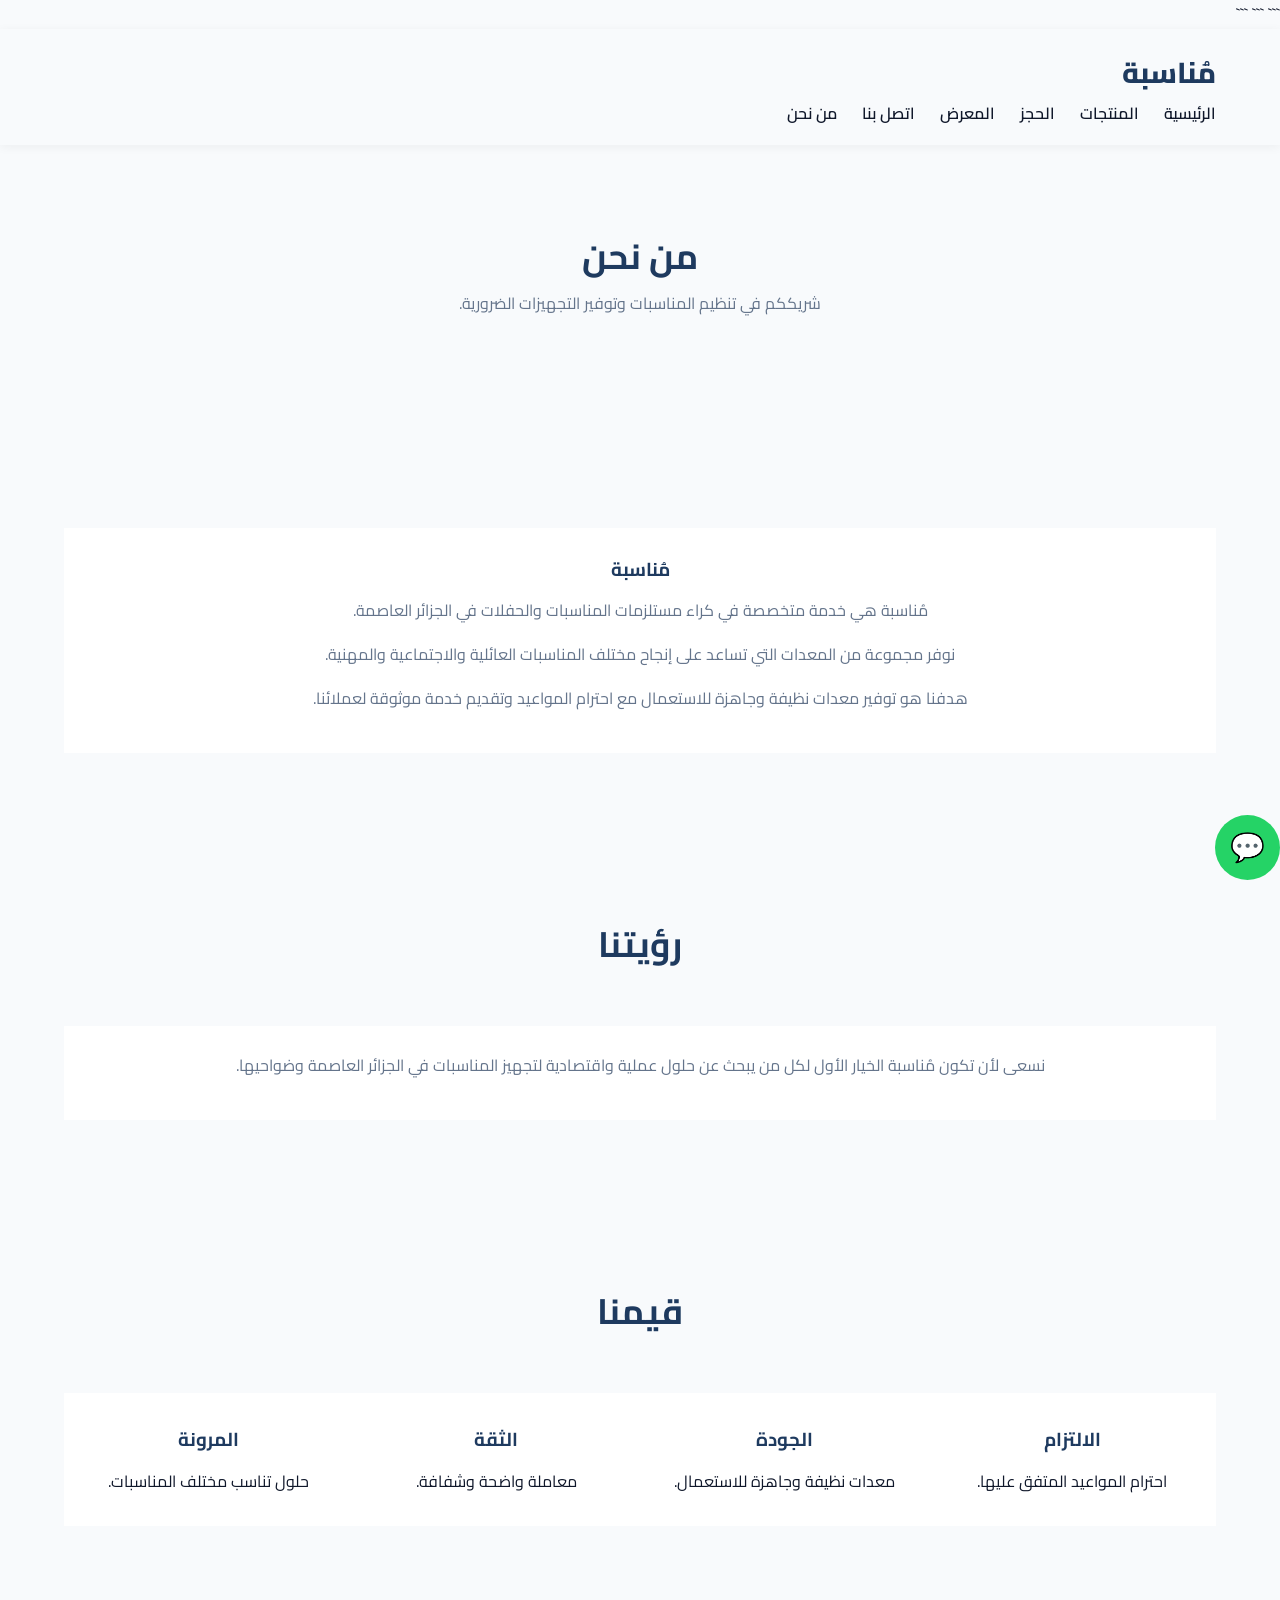
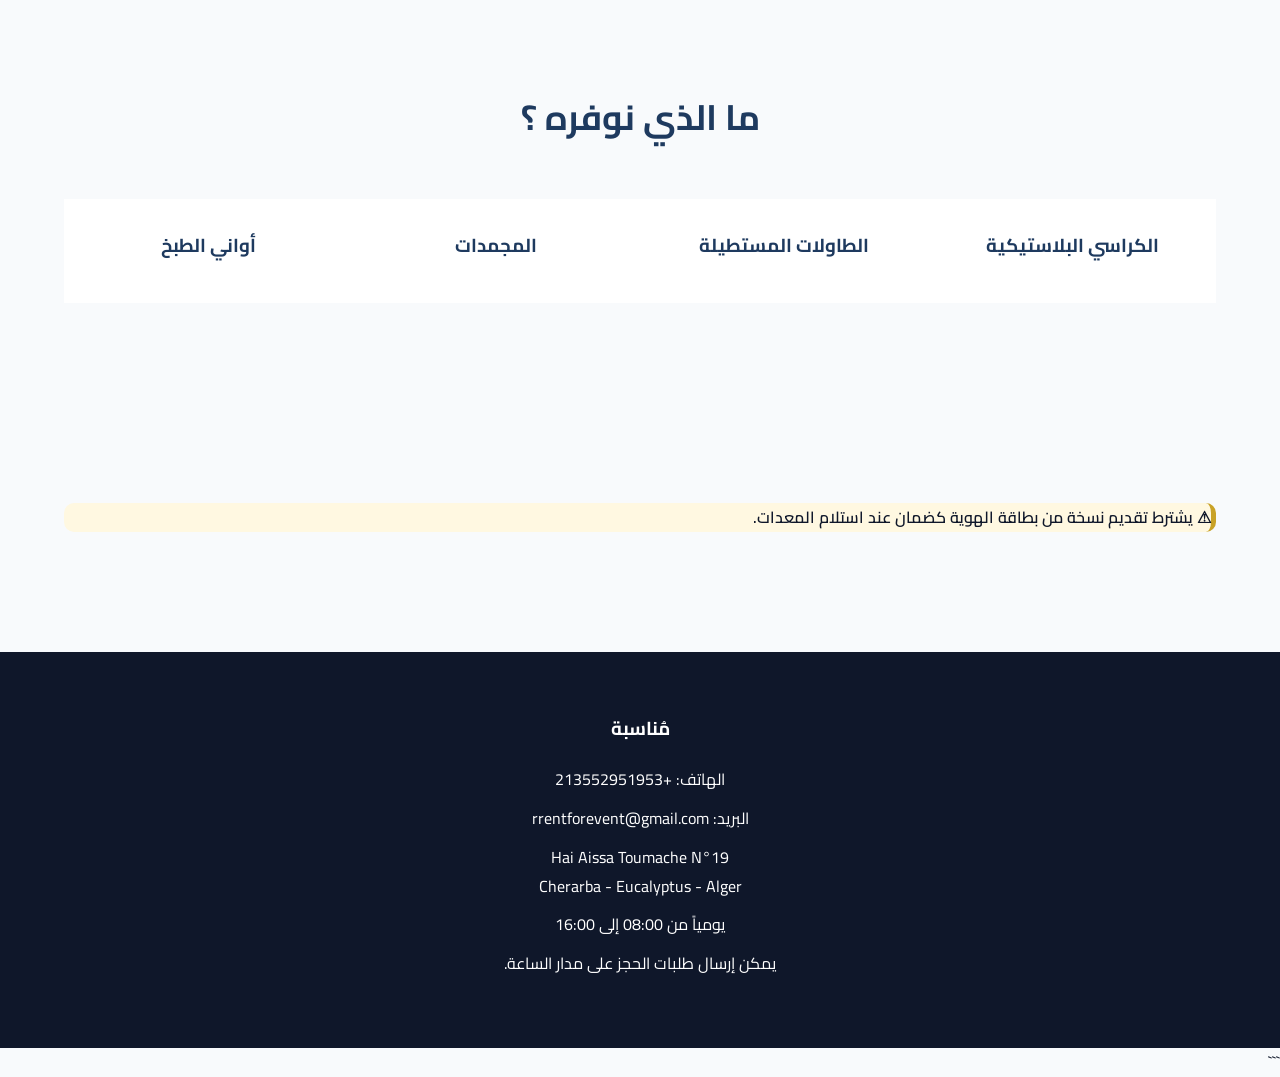
==== about.html @ 181c77cc "Create about.html" ====
<!DOCTYPE html>

<html lang="ar" dir="rtl">

<head>

```
<meta charset="UTF-8">

<meta name="viewport"
      content="width=device-width, initial-scale=1.0">

<title>من نحن | مُناسبة</title>

<meta name="description"
      content="تعرف على مُناسبة وخدمات كراء مستلزمات المناسبات في الجزائر العاصمة.">

<link rel="stylesheet"
      href="style.css">
```

</head>

<body>

```
<!-- NAVBAR -->

<nav>

    <div class="nav-container">

        <div class="logo">
            مُناسبة
        </div>

        <ul>
            <li><a href="index.html">الرئيسية</a></li>
            <li><a href="products.html">المنتجات</a></li>
            <li><a href="order.html">الحجز</a></li>
            <li><a href="gallery.html">المعرض</a></li>
            <li><a href="contact.html">اتصل بنا</a></li>
            <li><a href="about.html">من نحن</a></li>
        </ul>

    </div>

</nav>

<!-- TITLE -->

<section>

    <div class="container">

        <div class="section-title">

            <h2>من نحن</h2>

            <p>
                شريككم في تنظيم المناسبات وتوفير التجهيزات الضرورية.
            </p>

        </div>

    </div>

</section>

<!-- ABOUT -->

<section>

    <div class="container">

        <div class="card">

            <div class="card-content">

                <h3>مُناسبة</h3>

                <p>

                    مُناسبة هي خدمة متخصصة في كراء مستلزمات
                    المناسبات والحفلات في الجزائر العاصمة.

                </p>

                <p>

                    نوفر مجموعة من المعدات التي تساعد
                    على إنجاح مختلف المناسبات العائلية
                    والاجتماعية والمهنية.

                </p>

                <p>

                    هدفنا هو توفير معدات نظيفة وجاهزة
                    للاستعمال مع احترام المواعيد
                    وتقديم خدمة موثوقة لعملائنا.

                </p>

            </div>

        </div>

    </div>

</section>

<!-- MISSION -->

<section>

    <div class="container">

        <div class="section-title">

            <h2>رؤيتنا</h2>

        </div>

        <div class="card">

            <div class="card-content">

                <p>

                    نسعى لأن تكون مُناسبة الخيار الأول
                    لكل من يبحث عن حلول عملية
                    واقتصادية لتجهيز المناسبات
                    في الجزائر العاصمة وضواحيها.

                </p>

            </div>

        </div>

    </div>

</section>

<!-- VALUES -->

<section>

    <div class="container">

        <div class="section-title">

            <h2>قيمنا</h2>

        </div>

        <div class="grid">

            <div class="card">

                <div class="feature">

                    <h3>الالتزام</h3>

                    <p>
                        احترام المواعيد المتفق عليها.
                    </p>

                </div>

            </div>

            <div class="card">

                <div class="feature">

                    <h3>الجودة</h3>

                    <p>
                        معدات نظيفة وجاهزة للاستعمال.
                    </p>

                </div>

            </div>

            <div class="card">

                <div class="feature">

                    <h3>الثقة</h3>

                    <p>
                        معاملة واضحة وشفافة.
                    </p>

                </div>

            </div>

            <div class="card">

                <div class="feature">

                    <h3>المرونة</h3>

                    <p>
                        حلول تناسب مختلف المناسبات.
                    </p>

                </div>

            </div>

        </div>

    </div>

</section>

<!-- PRODUCTS -->

<section>

    <div class="container">

        <div class="section-title">

            <h2>ما الذي نوفره ؟</h2>

        </div>

        <div class="grid">

            <div class="card">

                <div class="feature">

                    <h3>الكراسي البلاستيكية</h3>

                </div>

            </div>

            <div class="card">

                <div class="feature">

                    <h3>الطاولات المستطيلة</h3>

                </div>

            </div>

            <div class="card">

                <div class="feature">

                    <h3>المجمدات</h3>

                </div>

            </div>

            <div class="card">

                <div class="feature">

                    <h3>أواني الطبخ</h3>

                </div>

            </div>

        </div>

    </div>

</section>

<!-- NOTICE -->

<section>

    <div class="container">

        <div class="notice">

            ⚠ يشترط تقديم نسخة من بطاقة الهوية
            كضمان عند استلام المعدات.

        </div>

    </div>

</section>

<!-- FOOTER -->

<footer>

    <h3>مُناسبة</h3>

    <p>
        الهاتف:
        +213552951953
    </p>

    <p>
        البريد:
        rrentforevent@gmail.com
    </p>

    <p>
        Hai Aissa Toumache N°19
        <br>
        Cherarba - Eucalyptus - Alger
    </p>

    <p>
        يومياً من 08:00 إلى 16:00
    </p>

    <p>
        يمكن إرسال طلبات الحجز على مدار الساعة.
    </p>

</footer>

<!-- WHATSAPP -->

<a href="https://wa.me/213552951953"
   target="_blank"
   class="floating-whatsapp">

    💬

</a>
```

</body>

</html>
---- style.css ----
/* =========================
MOUNASABA - STYLE.CSS
========================= */

@import url('https://fonts.googleapis.com/css2?family=Cairo:wght@300;400;600;700;800&display=swap');

:root{
--primary:#1E3A5F;
--secondary:#C9A227;
--light:#F8FAFC;
--white:#FFFFFF;
--dark:#0F172A;
--gray:#64748B;
--success:#25D366;

```
--shadow:0 10px 30px rgba(0,0,0,.08);
--radius:16px;
```

}

/* =========================
RESET
========================= */

*{
margin:0;
padding:0;
box-sizing:border-box;
}

html{
scroll-behavior:smooth;
}

body{
font-family:'Cairo',sans-serif;
background:var(--light);
color:var(--dark);
line-height:1.8;
}

/* =========================
CONTAINER
========================= */

.container{
width:min(1200px,90%);
margin:auto;
}

/* =========================
NAVBAR
========================= */

nav{
position:sticky;
top:0;
z-index:1000;

```
background:white;
box-shadow:0 2px 10px rgba(0,0,0,.05);
```

}

.nav-container{
width:min(1200px,90%);
margin:auto;

```
display:flex;
justify-content:space-between;
align-items:center;

padding:18px 0;
```

}

.logo{
font-size:1.8rem;
font-weight:800;
color:var(--primary);
}

nav ul{
display:flex;
gap:25px;
list-style:none;
}

nav a{
text-decoration:none;
color:var(--dark);
font-weight:600;
transition:.3s;
}

nav a:hover{
color:var(--secondary);
}

/* =========================
HERO
========================= */

.hero{
min-height:80vh;

```
display:flex;
justify-content:center;
align-items:center;

text-align:center;

background:
linear-gradient(
    rgba(0,0,0,.55),
    rgba(0,0,0,.55)
),
url("images/hero.jpg");

background-size:cover;
background-position:center;

color:white;
```

}

.hero-content{
width:min(900px,90%);
}

.hero h1{
font-size:4rem;
margin-bottom:15px;
}

.hero p{
font-size:1.3rem;
margin-bottom:30px;
}

/* =========================
BUTTONS
========================= */

.btn{
display:inline-block;

```
padding:14px 30px;

border-radius:50px;

text-decoration:none;

font-weight:700;

transition:.3s;
```

}

.btn-main{
background:var(--secondary);
color:white;
}

.btn-main:hover{
transform:translateY(-3px);
}

.btn-whatsapp{
background:var(--success);
color:white;
}

.hero-buttons{
display:flex;
justify-content:center;
gap:15px;
flex-wrap:wrap;
}

/* =========================
SECTION
========================= */

section{
padding:80px 0;
}

.section-title{
text-align:center;
margin-bottom:50px;
}

.section-title h2{
color:var(--primary);
font-size:2.2rem;
}

.section-title p{
color:var(--gray);
}

/* =========================
GRID
========================= */

.grid{
display:grid;
grid-template-columns:
repeat(auto-fit,minmax(260px,1fr));

```
gap:25px;
```

}

/* =========================
CARD
========================= */

.card{
background:white;

```
border-radius:var(--radius);

overflow:hidden;

box-shadow:var(--shadow);

transition:.3s;
```

}

.card:hover{
transform:translateY(-8px);
}

.card img{
width:100%;
height:250px;
object-fit:cover;
}

.card-content{
padding:25px;
text-align:center;
}

.card-content h3{
color:var(--primary);
margin-bottom:10px;
}

.card-content p{
color:var(--gray);
margin-bottom:15px;
}

/* =========================
FEATURES
========================= */

.feature{
text-align:center;
padding:30px;
}

.feature h3{
color:var(--primary);
margin-bottom:10px;
}

/* =========================
NOTICE
========================= */

.notice{
background:#FFF8E1;
border-right:5px solid var(--secondary);

```
padding:20px;

border-radius:10px;

margin:40px auto;

font-weight:600;
```

}

/* =========================
FORM
========================= */

form{
background:white;

```
padding:35px;

border-radius:var(--radius);

box-shadow:var(--shadow);

max-width:700px;

margin:auto;
```

}

.form-group{
margin-bottom:20px;
}

label{
display:block;
margin-bottom:8px;
font-weight:600;
}

input,
select,
textarea{
width:100%;

```
padding:12px;

border:1px solid #ddd;

border-radius:10px;

font-family:'Cairo',sans-serif;
```

}

textarea{
resize:vertical;
}

/* =========================
FOOTER
========================= */

footer{
background:var(--dark);
color:white;

```
margin-top:80px;

padding:60px 20px;

text-align:center;
```

}

footer h3{
margin-bottom:20px;
}

footer p{
margin:10px 0;
}

/* =========================
WHATSAPP FLOATING
========================= */

.floating-whatsapp{
position:fixed;

```
left:20px;
bottom:20px;

width:65px;
height:65px;

border-radius:50%;

background:var(--success);

color:white;

text-decoration:none;

display:flex;
justify-content:center;
align-items:center;

font-size:28px;

box-shadow:var(--shadow);

z-index:999;
```

}

/* =========================
MOBILE
========================= */

@media(max-width:768px){

```
.hero h1{
    font-size:2.8rem;
}

.hero p{
    font-size:1rem;
}

.nav-container{
    flex-direction:column;
    gap:15px;
}

nav ul{
    flex-wrap:wrap;
    justify-content:center;
}
```

}

/* =========================
GALLERY
========================= */

.gallery-grid{

```
display:grid;

grid-template-columns:
repeat(auto-fit,minmax(280px,1fr));

gap:20px;
```

}

.gallery-grid img{

```
width:100%;

height:280px;

object-fit:cover;

border-radius:16px;

cursor:pointer;

transition:.3s;

box-shadow:var(--shadow);
```

}

.gallery-grid img:hover{

```
transform:scale(1.03);
```

}
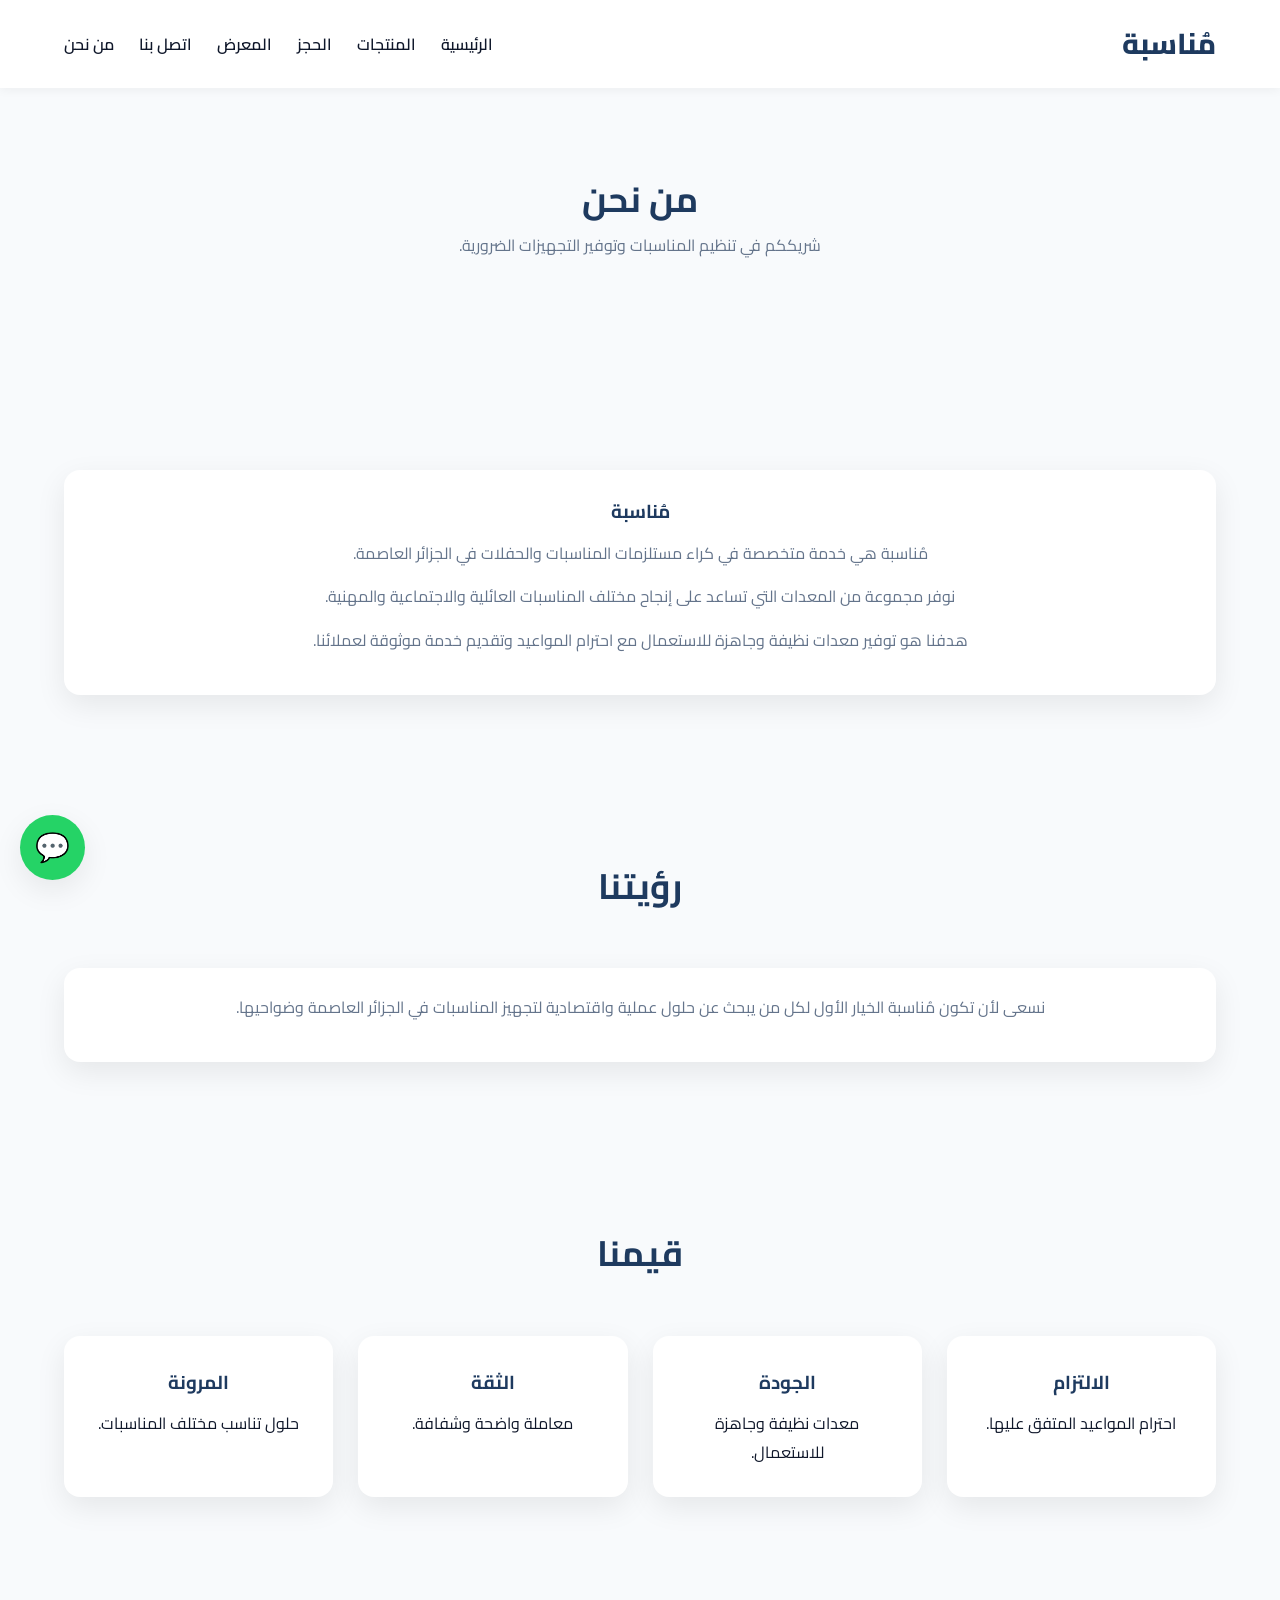
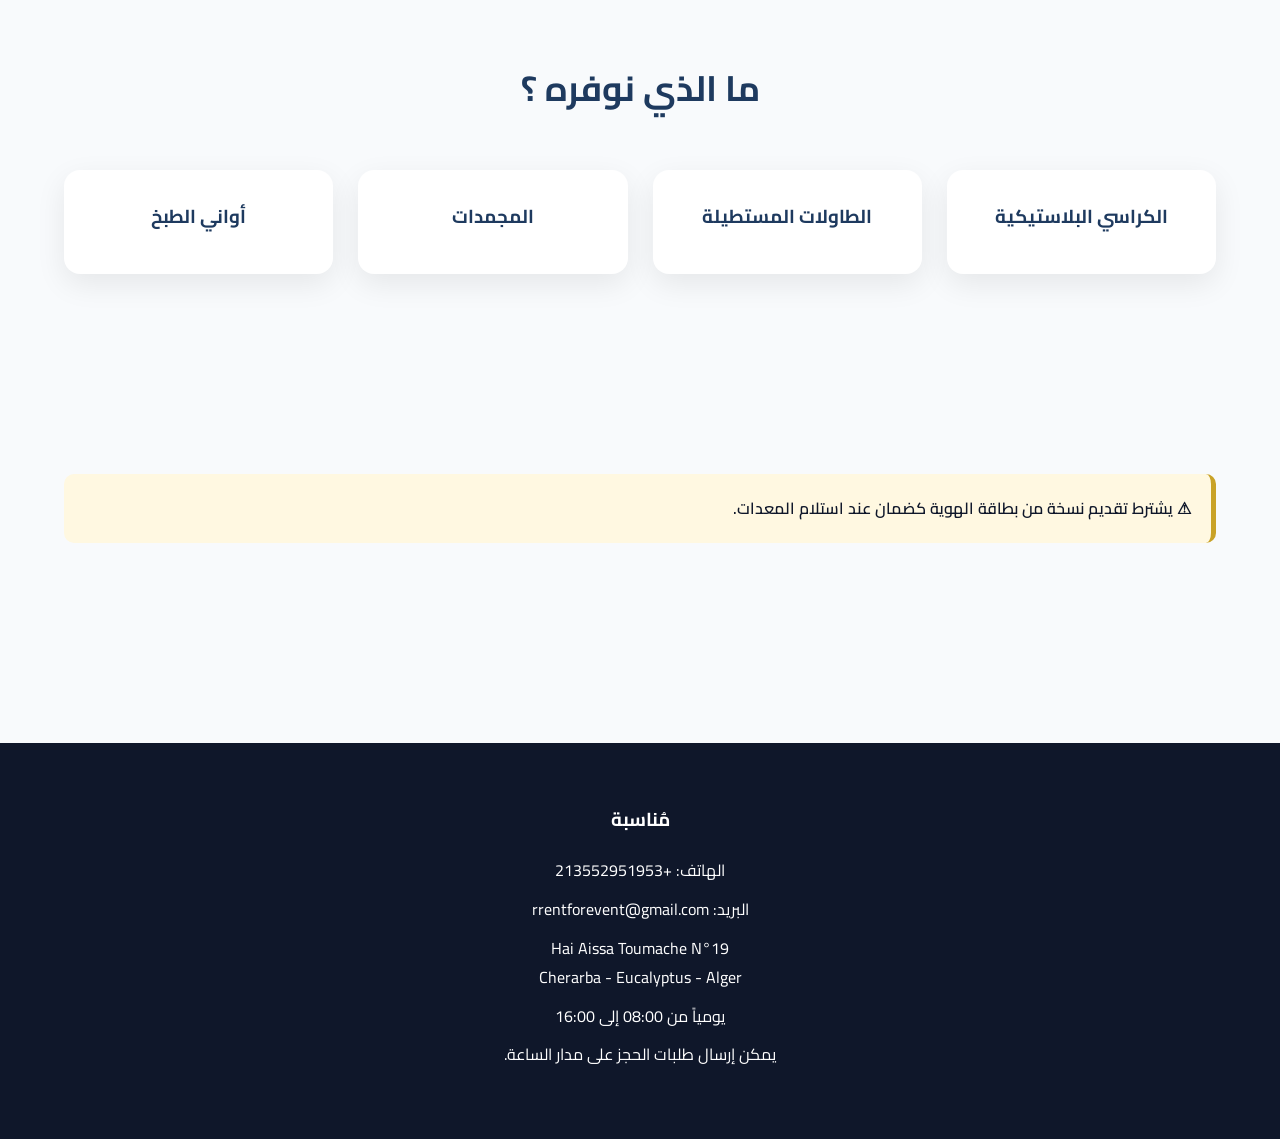
==== commit 0430808f: "Fix database connection and console errors" ====
--- a/about.html
+++ b/about.html
@@ -4,341 +4,333 @@
 
 <head>
 
-```
-<meta charset="UTF-8">
-
-<meta name="viewport"
-      content="width=device-width, initial-scale=1.0">
-
-<title>من نحن | مُناسبة</title>
-
-<meta name="description"
-      content="تعرف على مُناسبة وخدمات كراء مستلزمات المناسبات في الجزائر العاصمة.">
-
-<link rel="stylesheet"
-      href="style.css">
-```
+    <meta charset="UTF-8">
+
+    <meta name="viewport" content="width=device-width, initial-scale=1.0">
+
+    <title>من نحن | مُناسبة</title>
+
+    <meta name="description" content="تعرف على مُناسبة وخدمات كراء مستلزمات المناسبات في الجزائر العاصمة.">
+
+    <link rel="stylesheet" href="style.css">
 
 </head>
 
 <body>
 
-```
-<!-- NAVBAR -->
-
-<nav>
-
-    <div class="nav-container">
-
-        <div class="logo">
-            مُناسبة
-        </div>
-
-        <ul>
-            <li><a href="index.html">الرئيسية</a></li>
-            <li><a href="products.html">المنتجات</a></li>
-            <li><a href="order.html">الحجز</a></li>
-            <li><a href="gallery.html">المعرض</a></li>
-            <li><a href="contact.html">اتصل بنا</a></li>
-            <li><a href="about.html">من نحن</a></li>
-        </ul>
-
-    </div>
-
-</nav>
-
-<!-- TITLE -->
-
-<section>
-
-    <div class="container">
-
-        <div class="section-title">
-
-            <h2>من نحن</h2>
-
-            <p>
-                شريككم في تنظيم المناسبات وتوفير التجهيزات الضرورية.
-            </p>
-
-        </div>
-
-    </div>
-
-</section>
-
-<!-- ABOUT -->
-
-<section>
-
-    <div class="container">
-
-        <div class="card">
-
-            <div class="card-content">
-
-                <h3>مُناسبة</h3>
+    <!-- NAVBAR -->
+
+    <nav>
+
+        <div class="nav-container">
+
+            <div class="logo">
+                مُناسبة
+            </div>
+
+            <ul>
+                <li><a href="index.html">الرئيسية</a></li>
+                <li><a href="products.html">المنتجات</a></li>
+                <li><a href="order.html">الحجز</a></li>
+                <li><a href="gallery.html">المعرض</a></li>
+                <li><a href="contact.html">اتصل بنا</a></li>
+                <li><a href="about.html">من نحن</a></li>
+            </ul>
+
+        </div>
+
+    </nav>
+
+    <!-- TITLE -->
+
+    <section>
+
+        <div class="container">
+
+            <div class="section-title">
+
+                <h2>من نحن</h2>
 
                 <p>
-
-                    مُناسبة هي خدمة متخصصة في كراء مستلزمات
-                    المناسبات والحفلات في الجزائر العاصمة.
-
+                    شريككم في تنظيم المناسبات وتوفير التجهيزات الضرورية.
                 </p>
 
-                <p>
-
-                    نوفر مجموعة من المعدات التي تساعد
-                    على إنجاح مختلف المناسبات العائلية
-                    والاجتماعية والمهنية.
-
-                </p>
-
-                <p>
-
-                    هدفنا هو توفير معدات نظيفة وجاهزة
-                    للاستعمال مع احترام المواعيد
-                    وتقديم خدمة موثوقة لعملائنا.
-
-                </p>
-
-            </div>
-
-        </div>
-
-    </div>
-
-</section>
-
-<!-- MISSION -->
-
-<section>
-
-    <div class="container">
-
-        <div class="section-title">
-
-            <h2>رؤيتنا</h2>
-
-        </div>
-
-        <div class="card">
-
-            <div class="card-content">
-
-                <p>
-
-                    نسعى لأن تكون مُناسبة الخيار الأول
-                    لكل من يبحث عن حلول عملية
-                    واقتصادية لتجهيز المناسبات
-                    في الجزائر العاصمة وضواحيها.
-
-                </p>
-
-            </div>
-
-        </div>
-
-    </div>
-
-</section>
-
-<!-- VALUES -->
-
-<section>
-
-    <div class="container">
-
-        <div class="section-title">
-
-            <h2>قيمنا</h2>
-
-        </div>
-
-        <div class="grid">
+            </div>
+
+        </div>
+
+    </section>
+
+    <!-- ABOUT -->
+
+    <section>
+
+        <div class="container">
 
             <div class="card">
 
-                <div class="feature">
-
-                    <h3>الالتزام</h3>
+                <div class="card-content">
+
+                    <h3>مُناسبة</h3>
 
                     <p>
-                        احترام المواعيد المتفق عليها.
+
+                        مُناسبة هي خدمة متخصصة في كراء مستلزمات
+                        المناسبات والحفلات في الجزائر العاصمة.
+
                     </p>
 
-                </div>
+                    <p>
+
+                        نوفر مجموعة من المعدات التي تساعد
+                        على إنجاح مختلف المناسبات العائلية
+                        والاجتماعية والمهنية.
+
+                    </p>
+
+                    <p>
+
+                        هدفنا هو توفير معدات نظيفة وجاهزة
+                        للاستعمال مع احترام المواعيد
+                        وتقديم خدمة موثوقة لعملائنا.
+
+                    </p>
+
+                </div>
+
+            </div>
+
+        </div>
+
+    </section>
+
+    <!-- MISSION -->
+
+    <section>
+
+        <div class="container">
+
+            <div class="section-title">
+
+                <h2>رؤيتنا</h2>
 
             </div>
 
             <div class="card">
 
-                <div class="feature">
-
-                    <h3>الجودة</h3>
+                <div class="card-content">
 
                     <p>
-                        معدات نظيفة وجاهزة للاستعمال.
+
+                        نسعى لأن تكون مُناسبة الخيار الأول
+                        لكل من يبحث عن حلول عملية
+                        واقتصادية لتجهيز المناسبات
+                        في الجزائر العاصمة وضواحيها.
+
                     </p>
 
                 </div>
 
             </div>
 
-            <div class="card">
-
-                <div class="feature">
-
-                    <h3>الثقة</h3>
-
-                    <p>
-                        معاملة واضحة وشفافة.
-                    </p>
-
-                </div>
-
-            </div>
-
-            <div class="card">
-
-                <div class="feature">
-
-                    <h3>المرونة</h3>
-
-                    <p>
-                        حلول تناسب مختلف المناسبات.
-                    </p>
-
-                </div>
-
-            </div>
-
-        </div>
-
-    </div>
-
-</section>
-
-<!-- PRODUCTS -->
-
-<section>
-
-    <div class="container">
-
-        <div class="section-title">
-
-            <h2>ما الذي نوفره ؟</h2>
-
-        </div>
-
-        <div class="grid">
-
-            <div class="card">
-
-                <div class="feature">
-
-                    <h3>الكراسي البلاستيكية</h3>
-
-                </div>
-
-            </div>
-
-            <div class="card">
-
-                <div class="feature">
-
-                    <h3>الطاولات المستطيلة</h3>
-
-                </div>
-
-            </div>
-
-            <div class="card">
-
-                <div class="feature">
-
-                    <h3>المجمدات</h3>
-
-                </div>
-
-            </div>
-
-            <div class="card">
-
-                <div class="feature">
-
-                    <h3>أواني الطبخ</h3>
-
-                </div>
-
-            </div>
-
-        </div>
-
-    </div>
-
-</section>
-
-<!-- NOTICE -->
-
-<section>
-
-    <div class="container">
-
-        <div class="notice">
-
-            ⚠ يشترط تقديم نسخة من بطاقة الهوية
-            كضمان عند استلام المعدات.
-
-        </div>
-
-    </div>
-
-</section>
-
-<!-- FOOTER -->
-
-<footer>
-
-    <h3>مُناسبة</h3>
-
-    <p>
-        الهاتف:
-        +213552951953
-    </p>
-
-    <p>
-        البريد:
-        rrentforevent@gmail.com
-    </p>
-
-    <p>
-        Hai Aissa Toumache N°19
-        <br>
-        Cherarba - Eucalyptus - Alger
-    </p>
-
-    <p>
-        يومياً من 08:00 إلى 16:00
-    </p>
-
-    <p>
-        يمكن إرسال طلبات الحجز على مدار الساعة.
-    </p>
-
-</footer>
-
-<!-- WHATSAPP -->
-
-<a href="https://wa.me/213552951953"
-   target="_blank"
-   class="floating-whatsapp">
-
-    💬
-
-</a>
-```
-
+        </div>
+
+    </section>
+
+    <!-- VALUES -->
+
+    <section>
+
+        <div class="container">
+
+            <div class="section-title">
+
+                <h2>قيمنا</h2>
+
+            </div>
+
+            <div class="grid">
+
+                <div class="card">
+
+                    <div class="feature">
+
+                        <h3>الالتزام</h3>
+
+                        <p>
+                            احترام المواعيد المتفق عليها.
+                        </p>
+
+                    </div>
+
+                </div>
+
+                <div class="card">
+
+                    <div class="feature">
+
+                        <h3>الجودة</h3>
+
+                        <p>
+                            معدات نظيفة وجاهزة للاستعمال.
+                        </p>
+
+                    </div>
+
+                </div>
+
+                <div class="card">
+
+                    <div class="feature">
+
+                        <h3>الثقة</h3>
+
+                        <p>
+                            معاملة واضحة وشفافة.
+                        </p>
+
+                    </div>
+
+                </div>
+
+                <div class="card">
+
+                    <div class="feature">
+
+                        <h3>المرونة</h3>
+
+                        <p>
+                            حلول تناسب مختلف المناسبات.
+                        </p>
+
+                    </div>
+
+                </div>
+
+            </div>
+
+        </div>
+
+    </section>
+
+    <!-- PRODUCTS -->
+
+    <section>
+
+        <div class="container">
+
+            <div class="section-title">
+
+                <h2>ما الذي نوفره ؟</h2>
+
+            </div>
+
+            <div class="grid">
+
+                <div class="card">
+
+                    <div class="feature">
+
+                        <h3>الكراسي البلاستيكية</h3>
+
+                    </div>
+
+                </div>
+
+                <div class="card">
+
+                    <div class="feature">
+
+                        <h3>الطاولات المستطيلة</h3>
+
+                    </div>
+
+                </div>
+
+                <div class="card">
+
+                    <div class="feature">
+
+                        <h3>المجمدات</h3>
+
+                    </div>
+
+                </div>
+
+                <div class="card">
+
+                    <div class="feature">
+
+                        <h3>أواني الطبخ</h3>
+
+                    </div>
+
+                </div>
+
+            </div>
+
+        </div>
+
+    </section>
+
+    <!-- NOTICE -->
+
+    <section>
+
+        <div class="container">
+
+            <div class="notice">
+
+                ⚠ يشترط تقديم نسخة من بطاقة الهوية
+                كضمان عند استلام المعدات.
+
+            </div>
+
+        </div>
+
+    </section>
+
+    <!-- FOOTER -->
+
+    <footer>
+
+        <h3>مُناسبة</h3>
+
+        <p>
+            الهاتف:
+            +213552951953
+        </p>
+
+        <p>
+            البريد:
+            rrentforevent@gmail.com
+        </p>
+
+        <p>
+            Hai Aissa Toumache N°19
+            <br>
+            Cherarba - Eucalyptus - Alger
+        </p>
+
+        <p>
+            يومياً من 08:00 إلى 16:00
+        </p>
+
+        <p>
+            يمكن إرسال طلبات الحجز على مدار الساعة.
+        </p>
+
+    </footer>
+
+    <!-- WHATSAPP -->
+
+    <a href="https://wa.me/213552951953" target="_blank" class="floating-whatsapp">
+
+        💬
+
+    </a>
+
+    <script src="main.js"></script>
 </body>
 
-</html>
+</html>
--- a/style.css
+++ b/style.css
@@ -4,19 +4,17 @@
 
 @import url('https://fonts.googleapis.com/css2?family=Cairo:wght@300;400;600;700;800&display=swap');
 
-:root{
---primary:#1E3A5F;
---secondary:#C9A227;
---light:#F8FAFC;
---white:#FFFFFF;
---dark:#0F172A;
---gray:#64748B;
---success:#25D366;
-
-```
---shadow:0 10px 30px rgba(0,0,0,.08);
---radius:16px;
-```
+:root {
+    --primary: #1E3A5F;
+    --secondary: #C9A227;
+    --light: #F8FAFC;
+    --white: #FFFFFF;
+    --dark: #0F172A;
+    --gray: #64748B;
+    --success: #25D366;
+
+    --shadow: 0 10px 30px rgba(0, 0, 0, .08);
+    --radius: 16px;
 
 }
 
@@ -24,204 +22,192 @@
 RESET
 ========================= */
 
-*{
-margin:0;
-padding:0;
-box-sizing:border-box;
-}
-
-html{
-scroll-behavior:smooth;
-}
-
-body{
-font-family:'Cairo',sans-serif;
-background:var(--light);
-color:var(--dark);
-line-height:1.8;
+* {
+    margin: 0;
+    padding: 0;
+    box-sizing: border-box;
+}
+
+html {
+    scroll-behavior: smooth;
+}
+
+body {
+    font-family: 'Cairo', sans-serif;
+    background: var(--light);
+    color: var(--dark);
+    line-height: 1.8;
 }
 
 /* =========================
 CONTAINER
 ========================= */
 
-.container{
-width:min(1200px,90%);
-margin:auto;
+.container {
+    width: min(1200px, 90%);
+    margin: auto;
 }
 
 /* =========================
 NAVBAR
 ========================= */
 
-nav{
-position:sticky;
-top:0;
-z-index:1000;
-
-```
-background:white;
-box-shadow:0 2px 10px rgba(0,0,0,.05);
-```
-
-}
-
-.nav-container{
-width:min(1200px,90%);
-margin:auto;
-
-```
-display:flex;
-justify-content:space-between;
-align-items:center;
-
-padding:18px 0;
-```
-
-}
-
-.logo{
-font-size:1.8rem;
-font-weight:800;
-color:var(--primary);
-}
-
-nav ul{
-display:flex;
-gap:25px;
-list-style:none;
-}
-
-nav a{
-text-decoration:none;
-color:var(--dark);
-font-weight:600;
-transition:.3s;
-}
-
-nav a:hover{
-color:var(--secondary);
+nav {
+    position: sticky;
+    top: 0;
+    z-index: 1000;
+
+    background: white;
+    box-shadow: 0 2px 10px rgba(0, 0, 0, .05);
+
+}
+
+.nav-container {
+    width: min(1200px, 90%);
+    margin: auto;
+
+    display: flex;
+    justify-content: space-between;
+    align-items: center;
+
+    padding: 18px 0;
+
+}
+
+.logo {
+    font-size: 1.8rem;
+    font-weight: 800;
+    color: var(--primary);
+}
+
+nav ul {
+    display: flex;
+    gap: 25px;
+    list-style: none;
+}
+
+nav a {
+    text-decoration: none;
+    color: var(--dark);
+    font-weight: 600;
+    transition: .3s;
+}
+
+nav a:hover {
+    color: var(--secondary);
 }
 
 /* =========================
 HERO
 ========================= */
 
-.hero{
-min-height:80vh;
-
-```
-display:flex;
-justify-content:center;
-align-items:center;
-
-text-align:center;
-
-background:
-linear-gradient(
-    rgba(0,0,0,.55),
-    rgba(0,0,0,.55)
-),
-url("images/hero.jpg");
-
-background-size:cover;
-background-position:center;
-
-color:white;
-```
-
-}
-
-.hero-content{
-width:min(900px,90%);
-}
-
-.hero h1{
-font-size:4rem;
-margin-bottom:15px;
-}
-
-.hero p{
-font-size:1.3rem;
-margin-bottom:30px;
+.hero {
+    min-height: 80vh;
+
+    display: flex;
+    justify-content: center;
+    align-items: center;
+
+    text-align: center;
+
+    background:
+        linear-gradient(rgba(0, 0, 0, .55),
+            rgba(0, 0, 0, .55)),
+        url("images/hero.jpg");
+
+    background-size: cover;
+    background-position: center;
+
+    color: white;
+
+}
+
+.hero-content {
+    width: min(900px, 90%);
+}
+
+.hero h1 {
+    font-size: 4rem;
+    margin-bottom: 15px;
+}
+
+.hero p {
+    font-size: 1.3rem;
+    margin-bottom: 30px;
 }
 
 /* =========================
 BUTTONS
 ========================= */
 
-.btn{
-display:inline-block;
-
-```
-padding:14px 30px;
-
-border-radius:50px;
-
-text-decoration:none;
-
-font-weight:700;
-
-transition:.3s;
-```
-
-}
-
-.btn-main{
-background:var(--secondary);
-color:white;
-}
-
-.btn-main:hover{
-transform:translateY(-3px);
-}
-
-.btn-whatsapp{
-background:var(--success);
-color:white;
-}
-
-.hero-buttons{
-display:flex;
-justify-content:center;
-gap:15px;
-flex-wrap:wrap;
+.btn {
+    display: inline-block;
+
+    padding: 14px 30px;
+
+    border-radius: 50px;
+
+    text-decoration: none;
+
+    font-weight: 700;
+
+    transition: .3s;
+
+}
+
+.btn-main {
+    background: var(--secondary);
+    color: white;
+}
+
+.btn-main:hover {
+    transform: translateY(-3px);
+}
+
+.btn-whatsapp {
+    background: var(--success);
+    color: white;
+}
+
+.hero-buttons {
+    display: flex;
+    justify-content: center;
+    gap: 15px;
+    flex-wrap: wrap;
 }
 
 /* =========================
 SECTION
 ========================= */
 
-section{
-padding:80px 0;
-}
-
-.section-title{
-text-align:center;
-margin-bottom:50px;
-}
-
-.section-title h2{
-color:var(--primary);
-font-size:2.2rem;
-}
-
-.section-title p{
-color:var(--gray);
+section {
+    padding: 80px 0;
+}
+
+.section-title {
+    text-align: center;
+    margin-bottom: 50px;
+}
+
+.section-title h2 {
+    color: var(--primary);
+    font-size: 2.2rem;
+}
+
+.section-title p {
+    color: var(--gray);
 }
 
 /* =========================
 GRID
 ========================= */
 
-.grid{
-display:grid;
-grid-template-columns:
-repeat(auto-fit,minmax(260px,1fr));
-
-```
-gap:25px;
-```
+.grid {
+    display: grid;
+    grid-template-columns:
+        repeat(auto-fit, minmax(260px, 1fr));
+
+    gap: 25px;
 
 }
 
@@ -229,77 +215,73 @@
 CARD
 ========================= */
 
-.card{
-background:white;
-
-```
-border-radius:var(--radius);
-
-overflow:hidden;
-
-box-shadow:var(--shadow);
-
-transition:.3s;
-```
-
-}
-
-.card:hover{
-transform:translateY(-8px);
-}
-
-.card img{
-width:100%;
-height:250px;
-object-fit:cover;
-}
-
-.card-content{
-padding:25px;
-text-align:center;
-}
-
-.card-content h3{
-color:var(--primary);
-margin-bottom:10px;
-}
-
-.card-content p{
-color:var(--gray);
-margin-bottom:15px;
+.card {
+    background: white;
+
+    border-radius: var(--radius);
+
+    overflow: hidden;
+
+    box-shadow: var(--shadow);
+
+    transition: .3s;
+
+}
+
+.card:hover {
+    transform: translateY(-8px);
+}
+
+.card img {
+    width: 100%;
+    height: 250px;
+    object-fit: cover;
+}
+
+.card-content {
+    padding: 25px;
+    text-align: center;
+}
+
+.card-content h3 {
+    color: var(--primary);
+    margin-bottom: 10px;
+}
+
+.card-content p {
+    color: var(--gray);
+    margin-bottom: 15px;
 }
 
 /* =========================
 FEATURES
 ========================= */
 
-.feature{
-text-align:center;
-padding:30px;
-}
-
-.feature h3{
-color:var(--primary);
-margin-bottom:10px;
+.feature {
+    text-align: center;
+    padding: 30px;
+}
+
+.feature h3 {
+    color: var(--primary);
+    margin-bottom: 10px;
 }
 
 /* =========================
 NOTICE
 ========================= */
 
-.notice{
-background:#FFF8E1;
-border-right:5px solid var(--secondary);
-
-```
-padding:20px;
-
-border-radius:10px;
-
-margin:40px auto;
-
-font-weight:600;
-```
+.notice {
+    background: #FFF8E1;
+    border-right: 5px solid var(--secondary);
+
+    padding: 20px;
+
+    border-radius: 10px;
+
+    margin: 40px auto;
+
+    font-weight: 600;
 
 }
 
@@ -307,112 +289,104 @@
 FORM
 ========================= */
 
-form{
-background:white;
-
-```
-padding:35px;
-
-border-radius:var(--radius);
-
-box-shadow:var(--shadow);
-
-max-width:700px;
-
-margin:auto;
-```
-
-}
-
-.form-group{
-margin-bottom:20px;
-}
-
-label{
-display:block;
-margin-bottom:8px;
-font-weight:600;
+form {
+    background: white;
+
+    padding: 35px;
+
+    border-radius: var(--radius);
+
+    box-shadow: var(--shadow);
+
+    max-width: 700px;
+
+    margin: auto;
+
+}
+
+.form-group {
+    margin-bottom: 20px;
+}
+
+label {
+    display: block;
+    margin-bottom: 8px;
+    font-weight: 600;
 }
 
 input,
 select,
-textarea{
-width:100%;
-
-```
-padding:12px;
-
-border:1px solid #ddd;
-
-border-radius:10px;
-
-font-family:'Cairo',sans-serif;
-```
-
-}
-
-textarea{
-resize:vertical;
+textarea {
+    width: 100%;
+
+    padding: 12px;
+
+    border: 1px solid #ddd;
+
+    border-radius: 10px;
+
+    font-family: 'Cairo', sans-serif;
+
+}
+
+textarea {
+    resize: vertical;
 }
 
 /* =========================
 FOOTER
 ========================= */
 
-footer{
-background:var(--dark);
-color:white;
-
-```
-margin-top:80px;
-
-padding:60px 20px;
-
-text-align:center;
-```
-
-}
-
-footer h3{
-margin-bottom:20px;
-}
-
-footer p{
-margin:10px 0;
+footer {
+    background: var(--dark);
+    color: white;
+
+    margin-top: 80px;
+
+    padding: 60px 20px;
+
+    text-align: center;
+
+}
+
+footer h3 {
+    margin-bottom: 20px;
+}
+
+footer p {
+    margin: 10px 0;
 }
 
 /* =========================
 WHATSAPP FLOATING
 ========================= */
 
-.floating-whatsapp{
-position:fixed;
-
-```
-left:20px;
-bottom:20px;
-
-width:65px;
-height:65px;
-
-border-radius:50%;
-
-background:var(--success);
-
-color:white;
-
-text-decoration:none;
-
-display:flex;
-justify-content:center;
-align-items:center;
-
-font-size:28px;
-
-box-shadow:var(--shadow);
-
-z-index:999;
-```
+.floating-whatsapp {
+    position: fixed;
+
+    left: 20px;
+    bottom: 20px;
+
+    width: 65px;
+    height: 65px;
+
+    border-radius: 50%;
+
+    background: var(--success);
+
+    color: white;
+
+    text-decoration: none;
+
+    display: flex;
+    justify-content: center;
+    align-items: center;
+
+    font-size: 28px;
+
+    box-shadow: var(--shadow);
+
+    z-index: 999;
 
 }
 
@@ -420,27 +394,25 @@
 MOBILE
 ========================= */
 
-@media(max-width:768px){
-
-```
-.hero h1{
-    font-size:2.8rem;
-}
-
-.hero p{
-    font-size:1rem;
-}
-
-.nav-container{
-    flex-direction:column;
-    gap:15px;
-}
-
-nav ul{
-    flex-wrap:wrap;
-    justify-content:center;
-}
-```
+@media(max-width:768px) {
+
+    .hero h1 {
+        font-size: 2.8rem;
+    }
+
+    .hero p {
+        font-size: 1rem;
+    }
+
+    .nav-container {
+        flex-direction: column;
+        gap: 15px;
+    }
+
+    nav ul {
+        flex-wrap: wrap;
+        justify-content: center;
+    }
 
 }
 
@@ -448,43 +420,158 @@
 GALLERY
 ========================= */
 
-.gallery-grid{
-
-```
-display:grid;
-
-grid-template-columns:
-repeat(auto-fit,minmax(280px,1fr));
-
-gap:20px;
-```
-
-}
-
-.gallery-grid img{
-
-```
-width:100%;
-
-height:280px;
-
-object-fit:cover;
-
-border-radius:16px;
-
-cursor:pointer;
-
-transition:.3s;
-
-box-shadow:var(--shadow);
-```
-
-}
-
-.gallery-grid img:hover{
-
-```
-transform:scale(1.03);
-```
-
-}
+.gallery-grid {
+
+    display: grid;
+
+    grid-template-columns:
+        repeat(auto-fit, minmax(280px, 1fr));
+
+    gap: 20px;
+
+}
+
+.gallery-grid img {
+
+    width: 100%;
+
+    height: 280px;
+
+    object-fit: cover;
+
+    border-radius: 16px;
+
+    cursor: pointer;
+
+    transition: .3s;
+
+    box-shadow: var(--shadow);
+
+}
+
+.gallery-grid img:hover {
+
+    transform: scale(1.03);
+
+}
+
+/* =========================
+BACK TO TOP
+========================= */
+
+#backToTop {
+
+    position: fixed;
+
+    right: 20px;
+    bottom: 20px;
+
+    width: 55px;
+    height: 55px;
+
+    border: none;
+
+    border-radius: 50%;
+
+    background: var(--primary);
+
+    color: white;
+
+    font-size: 24px;
+
+    cursor: pointer;
+
+    display: none;
+
+    justify-content: center;
+    align-items: center;
+
+    z-index: 1000;
+
+}
+
+/* =========================
+SCROLL EFFECT
+========================= */
+
+.card {
+
+    opacity: 0;
+
+    transform: translateY(40px);
+
+}
+
+.card.show {
+
+    opacity: 1;
+
+    transform: translateY(0);
+
+}
+
+/* =========================
+LIGHTBOX
+========================= */
+
+.lightbox {
+
+    position: fixed;
+
+    inset: 0;
+
+    background: rgba(0, 0, 0, .85);
+
+    display: flex;
+
+    justify-content: center;
+
+    align-items: center;
+
+    z-index: 9999;
+
+}
+
+.lightbox img {
+
+    max-width: 90%;
+
+    max-height: 90%;
+
+    border-radius: 20px;
+
+}
+
+/* =========================
+ESTIMATE BOX
+========================= */
+
+#estimate {
+
+    margin-top: 20px;
+
+    padding: 15px;
+
+    border-radius: 12px;
+
+    background: #FFF8E1;
+
+    font-weight: 700;
+
+    text-align: center;
+
+}
+
+/* =========================
+COUNTERS
+========================= */
+
+.counter {
+
+    font-size: 3rem;
+
+    font-weight: 800;
+
+    color: var(--secondary);
+
+}
